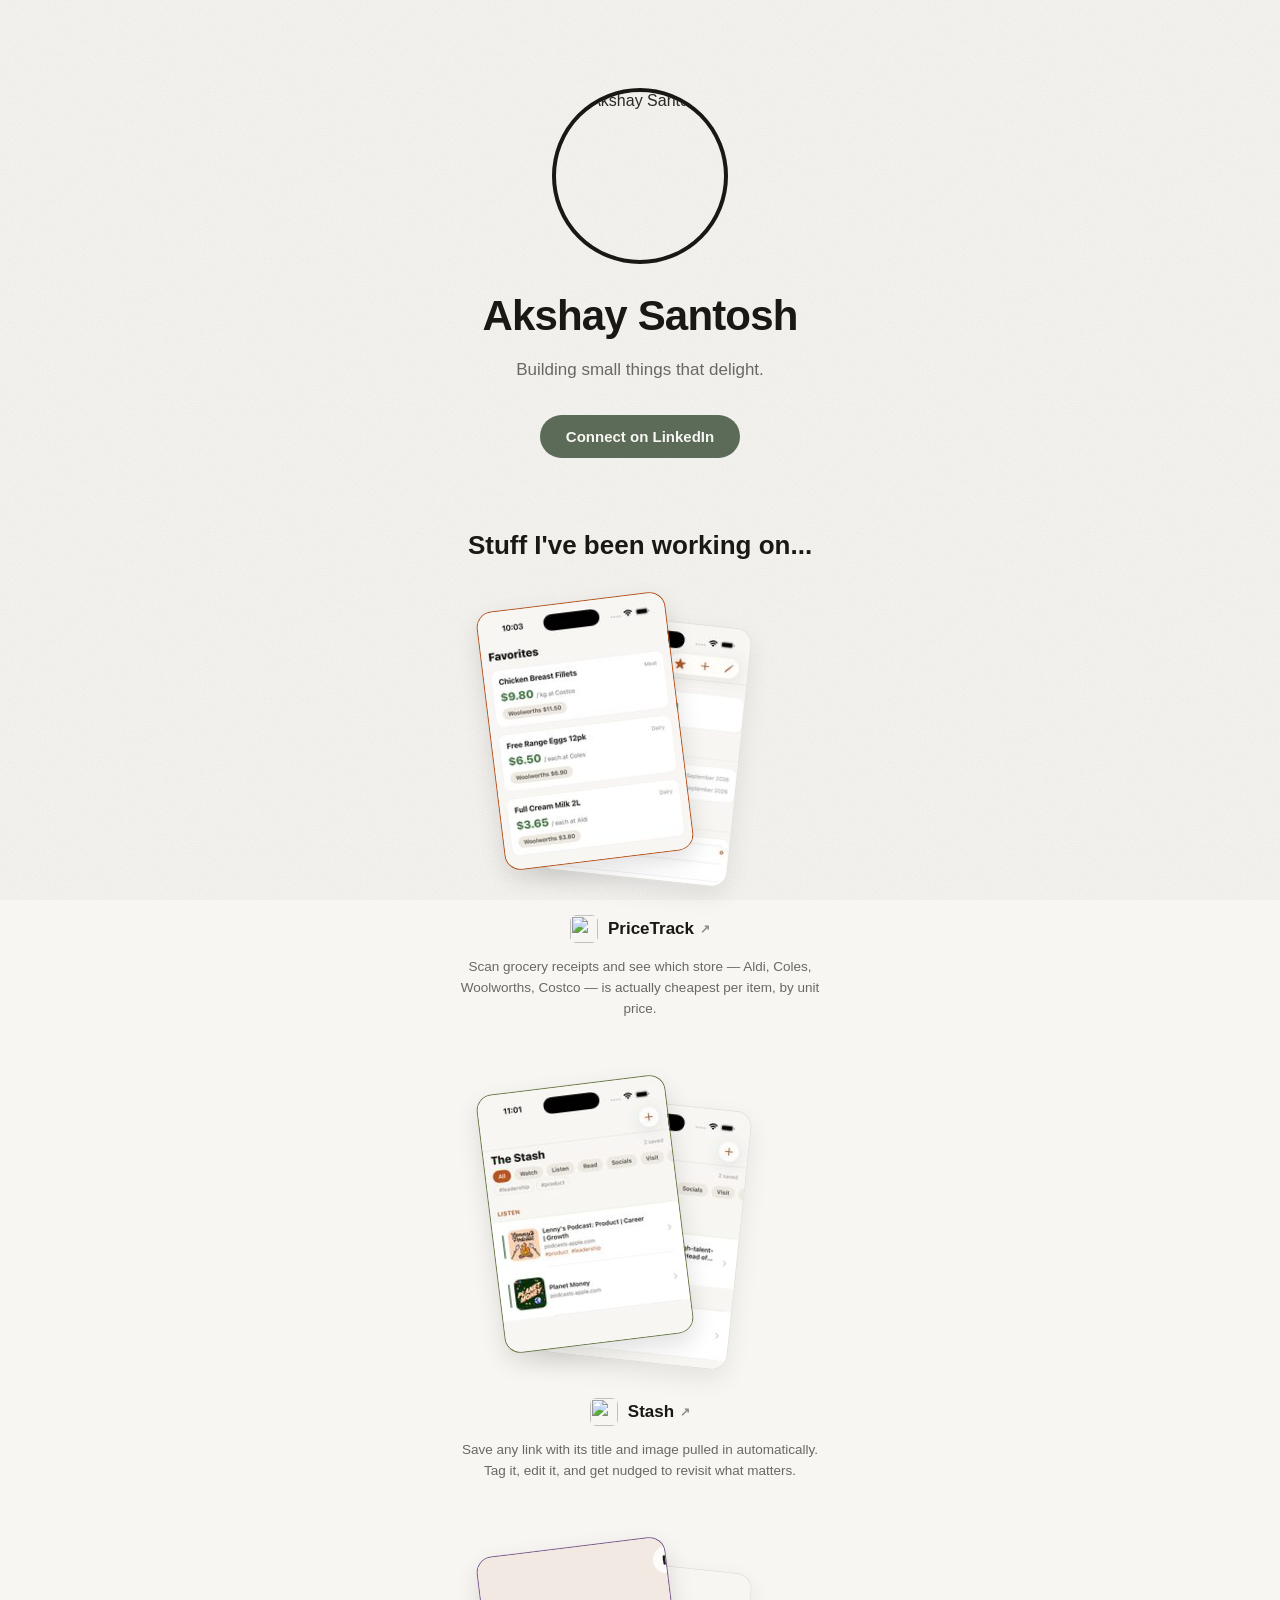
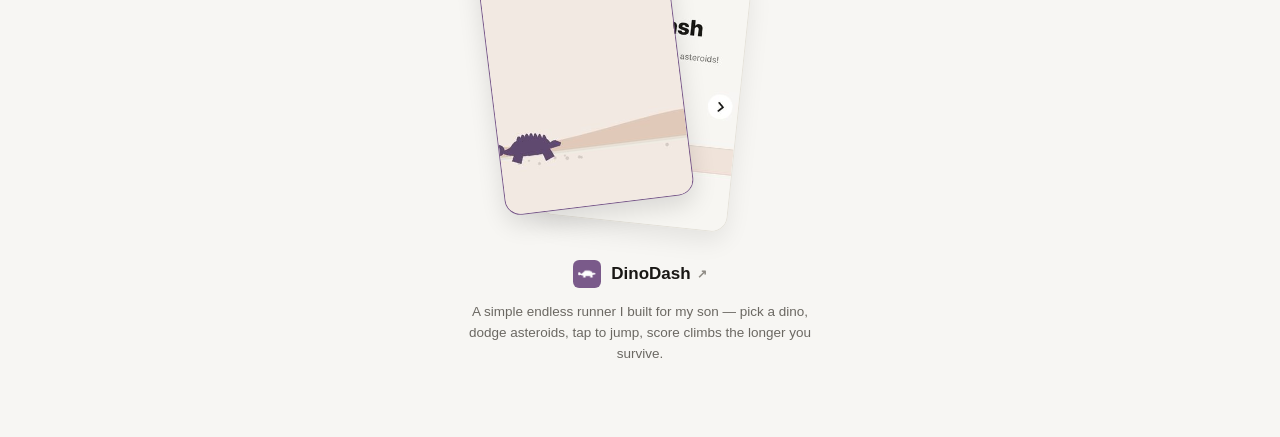
==== index.html @ 8e342967 "Center the projects heading to match the rest of the page It was left-aligned while the hero and car" ====
<!doctype html>
<html lang="en">
<head>
  <meta charset="UTF-8" />
  <meta name="viewport" content="width=device-width, initial-scale=1.0" />
  <title>Akshay Santosh — Product Builder</title>
  <meta name="description" content="Akshay Santosh — building small things that delight." />

  <meta property="og:type" content="website" />
  <meta property="og:url" content="https://akshaysantosh.github.io/" />
  <meta property="og:title" content="Akshay Santosh — Product Builder" />
  <meta property="og:description" content="Building small things that delight." />
  <meta property="og:image" content="https://akshaysantosh.github.io/assets/og-image.jpg" />

  <meta name="twitter:card" content="summary_large_image" />
  <meta name="twitter:title" content="Akshay Santosh — Product Builder" />
  <meta name="twitter:description" content="Building small things that delight." />
  <meta name="twitter:image" content="https://akshaysantosh.github.io/assets/og-image.jpg" />

  <link rel="icon" type="image/png" href="assets/favicon.png" />
  <link rel="stylesheet" href="style.css?v=11" />
</head>
<body>
  <main>
    <section class="hero">
      <img class="hero-photo" src="assets/photo.jpg" alt="Akshay Santosh" width="176" height="176" />
      <h1>Akshay Santosh</h1>
      <p class="tagline">Building small things that delight.</p>
      <a class="btn btn-primary" href="https://www.linkedin.com/in/akshaysantosh/" target="_blank" rel="noopener noreferrer">Connect on LinkedIn</a>
    </section>

    <section class="projects">
      <h2>Stuff I've been working on...</h2>
      <div class="project-grid">
        <a class="project-tile" href="https://github.com/akshaysantosh/PriceTrack" target="_blank" rel="noopener noreferrer" aria-label="PriceTrack — open on GitHub" style="--tile-accent:#b5541f">
          <div class="tile-stage">
            <img class="tile-shot tile-shot-back" src="assets/shots/pricetrack-3.jpg" alt="" loading="lazy" width="375" height="812" />
            <img class="tile-shot tile-shot-front" src="assets/shots/pricetrack-2.jpg" alt="PriceTrack comparing a grocery item's price across stores, with its price-history detail view behind it" loading="lazy" width="375" height="812" />
          </div>
          <div class="tile-info">
            <img class="tile-icon" src="assets/icon-pricetrack.png" alt="" width="32" height="32" />
            <h3>PriceTrack <span class="tile-open" aria-hidden="true">↗</span></h3>
          </div>
          <p>Scan grocery receipts and see which store — Aldi, Coles, Woolworths, Costco — is actually cheapest per item, by unit price.</p>
        </a>
        <a class="project-tile" href="https://github.com/akshaysantosh/Stash" target="_blank" rel="noopener noreferrer" aria-label="Stash — open on GitHub" style="--tile-accent:#6b7a4a">
          <div class="tile-stage">
            <img class="tile-shot tile-shot-back" src="assets/shots/stash-3.jpg" alt="" loading="lazy" width="375" height="812" />
            <img class="tile-shot tile-shot-front" src="assets/shots/stash-1.jpg" alt="The Stash list of saved links grouped by category, with its tagged Vault view behind it" loading="lazy" width="375" height="812" />
          </div>
          <div class="tile-info">
            <img class="tile-icon" src="assets/icon-stash.png" alt="" width="32" height="32" />
            <h3>Stash <span class="tile-open" aria-hidden="true">↗</span></h3>
          </div>
          <p>Save any link with its title and image pulled in automatically. Tag it, edit it, and get nudged to revisit what matters.</p>
        </a>
        <a class="project-tile" href="https://github.com/akshaysantosh/DinoDash" target="_blank" rel="noopener noreferrer" aria-label="DinoDash — open on GitHub" style="--tile-accent:#7a5a8a">
          <div class="tile-stage">
            <img class="tile-shot tile-shot-back tile-shot-landscape" src="assets/shots/dinodash-1.jpg" alt="" loading="lazy" width="912" height="418" />
            <img class="tile-shot tile-shot-front tile-shot-landscape tile-shot-dino-run" src="assets/shots/dinodash-2.jpg" alt="DinoDash mid-run gameplay, with the character-picker start screen behind it" loading="lazy" width="912" height="418" />
          </div>
          <div class="tile-info">
            <img class="tile-icon" src="assets/icon-dinodash.png?v=2" alt="" width="32" height="32" />
            <h3>DinoDash <span class="tile-open" aria-hidden="true">↗</span></h3>
          </div>
          <p>A simple endless runner I built for my son — pick a dino, dodge asteroids, tap to jump, score climbs the longer you survive.</p>
        </a>
      </div>
    </section>
  </main>
</body>
</html>
---- style.css ----
:root {
  color-scheme: light;
  --ink: #1a1815;
  --body-text: #2b2926;
  --text-secondary: #6b6862;
  --text-muted: #8f8b84;
  --text-faint: #96918a;
  --bg-page: #f7f6f3;
  --bg-card: #ffffff;
  --border-card: #e5e2da;
  --accent: #5c6b57;
  --accent-success: #4a7a4a;
  --accent-warn: #c99a2e;
  --accent-danger: #a83a2a;
  --chip-bg: #ede9e1;
  --chip-text: #45423d;
  --chip-alt-bg: #e2e8de;
  --chip-alt-text: #45543f;
  --card-radius: 16px;
  --max-width: 880px;
  --grain-page: url("data:image/svg+xml,%3Csvg xmlns=%27http://www.w3.org/2000/svg%27 width=%27220%27 height=%27220%27%3E%3Cfilter id=%27n%27%3E%3CfeTurbulence type=%27fractalNoise%27 baseFrequency=%270.85%27 numOctaves=%272%27 stitchTiles=%27stitch%27/%3E%3CfeColorMatrix type=%27matrix%27 values=%270 0 0 0 0  0 0 0 0 0  0 0 0 0 0  0 0 0 0.05 0%27/%3E%3C/filter%3E%3Crect width=%27100%25%27 height=%27100%25%27 filter=%27url%28%23n%29%27/%3E%3C/svg%3E");
  --grain-card: url("data:image/svg+xml,%3Csvg xmlns=%27http://www.w3.org/2000/svg%27 width=%27180%27 height=%27180%27%3E%3Cfilter id=%27n%27%3E%3CfeTurbulence type=%27fractalNoise%27 baseFrequency=%270.75%27 numOctaves=%272%27 stitchTiles=%27stitch%27/%3E%3CfeColorMatrix type=%27matrix%27 values=%270 0 0 0 0  0 0 0 0 0  0 0 0 0 0  0 0 0 0.07 0%27/%3E%3C/filter%3E%3Crect width=%27100%25%27 height=%27100%25%27 filter=%27url%28%23n%29%27/%3E%3C/svg%3E");
}

@media (prefers-color-scheme: dark) {
  :root:not([data-theme="light"]) {
    color-scheme: dark;
    --ink: #f2efe9;
    --body-text: #ece8e1;
    --text-secondary: #b8b3a8;
    --text-muted: #938d81;
    --text-faint: #726d64;
    --bg-page: #1c1a17;
    --bg-card: #262320;
    --border-card: #3a352e;
    --accent: #8fae86;
    --accent-success: #7cb87c;
    --accent-warn: #e0b854;
    --accent-danger: #d9694f;
    --chip-bg: #332f29;
    --chip-text: #d9d4c9;
    --chip-alt-bg: #333f2e;
    --chip-alt-text: #a8c29e;
  }
}

* { box-sizing: border-box; }

html { scroll-behavior: smooth; }

body {
  margin: 0;
  background-color: var(--bg-page);
  background-image: var(--grain-page);
  background-repeat: repeat;
  background-attachment: fixed;
  color: var(--body-text);
  font-family: -apple-system, BlinkMacSystemFont, "Segoe UI", Roboto, Helvetica, Arial, sans-serif;
  -webkit-font-smoothing: antialiased;
}

a { color: inherit; text-decoration: none; }

/* Hero */
.hero {
  max-width: var(--max-width);
  margin: 0 auto;
  padding: 88px 24px 64px;
  display: flex;
  flex-direction: column;
  align-items: center;
  text-align: center;
}

.hero-photo {
  width: 176px;
  height: 176px;
  border-radius: 50%;
  object-fit: cover;
  border: 4px solid var(--ink);
  margin-bottom: 28px;
}

.hero h1 {
  margin: 0 0 16px;
  font-size: 42px;
  font-weight: 800;
  color: var(--ink);
  letter-spacing: -0.02em;
}

.tagline {
  margin: 0 0 32px;
  max-width: 480px;
  font-size: 17px;
  line-height: 1.6;
  color: var(--text-secondary);
}

.hero-actions {
  display: flex;
  flex-wrap: wrap;
  gap: 12px;
  justify-content: center;
}

.btn {
  display: inline-flex;
  align-items: center;
  gap: 8px;
  padding: 13px 26px;
  border-radius: 999px;
  font-size: 15px;
  font-weight: 700;
  transition: transform 0.1s ease, opacity 0.15s ease, border-color 0.15s ease;
}

.btn:active { transform: scale(0.97); }

.btn-primary {
  background: var(--accent);
  color: var(--bg-page);
}

.btn-primary:hover { opacity: 0.9; }

.btn-secondary {
  background: var(--bg-card);
  color: var(--ink);
  border: 1px solid var(--border-card);
}

.btn-secondary:hover { border-color: var(--ink); }

.notfound-code {
  margin: 0 0 8px;
  font-size: 18px;
  font-weight: 800;
  letter-spacing: 0.08em;
  color: var(--accent);
}

/* Projects */
.projects {
  max-width: var(--max-width);
  margin: 0 auto;
  padding: 8px 24px 72px;
}

.projects h2 {
  font-size: 26px;
  font-weight: 800;
  color: var(--ink);
  text-align: center;
  margin: 0 0 40px;
}

.project-grid {
  display: flex;
  flex-direction: column;
  align-items: center;
  gap: 64px;
}

.project-tile {
  display: flex;
  flex-direction: column;
  align-items: center;
  text-align: center;
  gap: 14px;
}

.tile-stage {
  position: relative;
  width: 320px;
  max-width: 100%;
  height: 300px;
}

.tile-shot {
  position: absolute;
  width: 190px;
  height: 260px;
  object-fit: cover;
  object-position: top center;
  border-radius: 16px;
  border: 1px solid var(--border-card);
  display: block;
  box-shadow: 0 10px 24px rgba(0, 0, 0, 0.12);
  transition: transform 0.15s ease, box-shadow 0.15s ease;
}

.tile-shot-landscape {
  object-position: center;
}

.tile-shot-dino-run {
  object-position: 25% center;
}

.tile-shot-back {
  top: 18px;
  left: 70px;
  transform: rotate(6deg);
  box-shadow: 0 10px 24px rgba(0, 0, 0, 0.08);
}

.tile-shot-front {
  top: 0;
  left: 10px;
  transform: rotate(-7deg);
  border-color: var(--tile-accent, var(--accent));
}

.project-tile:hover .tile-shot-front {
  transform: rotate(-9deg) translateY(-3px);
}

.project-tile:hover .tile-shot-back {
  transform: rotate(8deg) translateY(-3px);
}

.tile-info {
  display: flex;
  align-items: center;
  justify-content: center;
  gap: 10px;
}

.tile-icon {
  width: 28px;
  height: 28px;
  border-radius: 22%;
  object-fit: cover;
  display: block;
}

.project-tile h3 {
  margin: 0;
  display: flex;
  align-items: center;
  gap: 6px;
  font-size: 17px;
  font-weight: 700;
  color: var(--ink);
}

.tile-open {
  font-size: 12px;
  color: var(--text-muted);
  transition: color 0.15s ease;
}

.project-tile:hover .tile-open {
  color: var(--tile-accent, var(--accent));
}

.project-tile p {
  margin: 0;
  max-width: 360px;
  font-size: 13.5px;
  line-height: 1.55;
  color: var(--text-secondary);
}

/* Accessible focus states */
.btn:focus-visible,
.project-tile:focus-visible {
  outline: 2px solid var(--accent);
  outline-offset: 2px;
}

/* Mobile */
@media (max-width: 620px) {
  .hero { padding: 56px 20px 48px; }
  .hero h1 { font-size: 32px; }
  .tagline { font-size: 15.5px; }
}
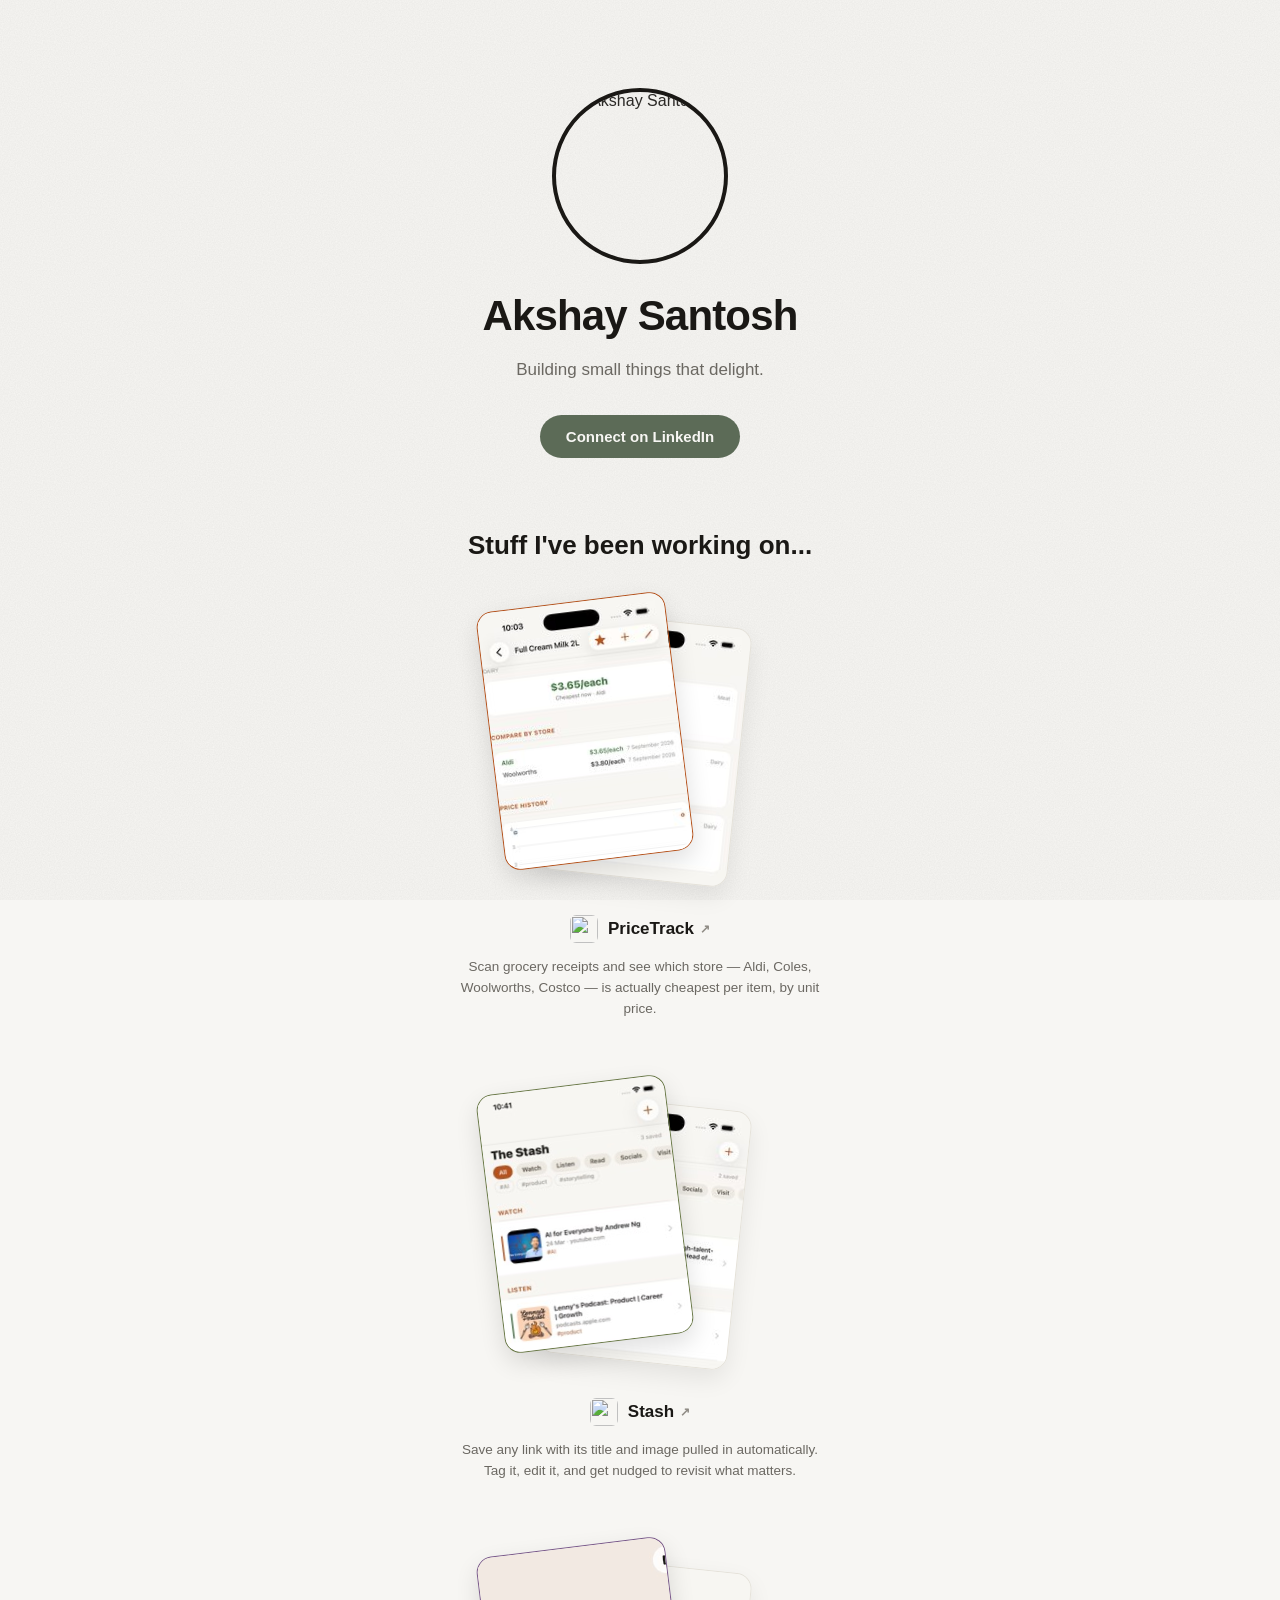
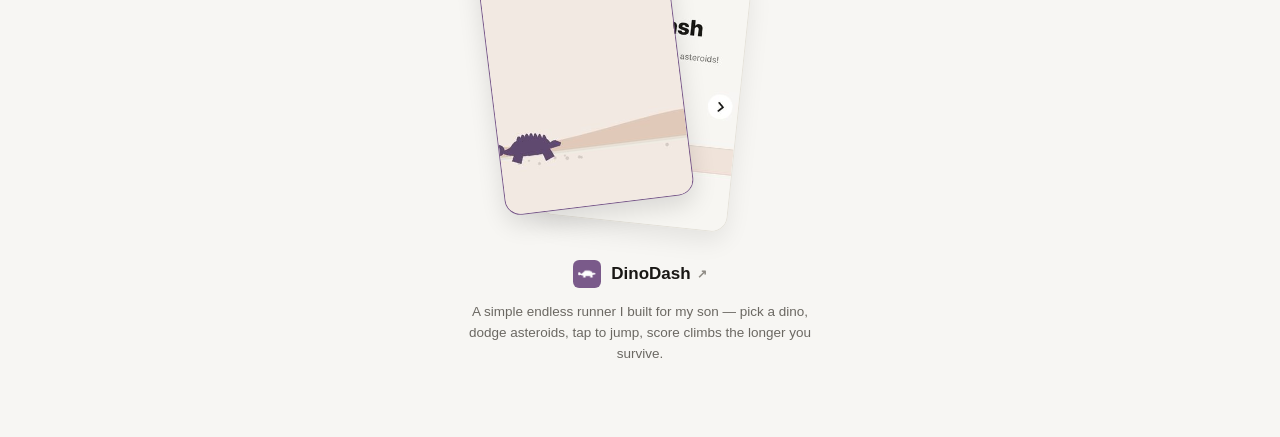
==== commit 2c2a56ba: "Use more delightful screenshots for PriceTrack and Stash PriceTrack now leads with its Aldi-vs-Woolw" ====
--- a/index.html
+++ b/index.html
@@ -34,8 +34,8 @@
       <div class="project-grid">
         <a class="project-tile" href="https://github.com/akshaysantosh/PriceTrack" target="_blank" rel="noopener noreferrer" aria-label="PriceTrack — open on GitHub" style="--tile-accent:#b5541f">
           <div class="tile-stage">
-            <img class="tile-shot tile-shot-back" src="assets/shots/pricetrack-3.jpg" alt="" loading="lazy" width="375" height="812" />
-            <img class="tile-shot tile-shot-front" src="assets/shots/pricetrack-2.jpg" alt="PriceTrack comparing a grocery item's price across stores, with its price-history detail view behind it" loading="lazy" width="375" height="812" />
+            <img class="tile-shot tile-shot-back" src="assets/shots/pricetrack-2.jpg" alt="" loading="lazy" width="375" height="812" />
+            <img class="tile-shot tile-shot-front" src="assets/shots/pricetrack-3.jpg" alt="PriceTrack comparing Full Cream Milk's price between Aldi and Woolworths, with its favourites list behind it" loading="lazy" width="375" height="812" />
           </div>
           <div class="tile-info">
             <img class="tile-icon" src="assets/icon-pricetrack.png" alt="" width="32" height="32" />
@@ -46,7 +46,7 @@
         <a class="project-tile" href="https://github.com/akshaysantosh/Stash" target="_blank" rel="noopener noreferrer" aria-label="Stash — open on GitHub" style="--tile-accent:#6b7a4a">
           <div class="tile-stage">
             <img class="tile-shot tile-shot-back" src="assets/shots/stash-3.jpg" alt="" loading="lazy" width="375" height="812" />
-            <img class="tile-shot tile-shot-front" src="assets/shots/stash-1.jpg" alt="The Stash list of saved links grouped by category, with its tagged Vault view behind it" loading="lazy" width="375" height="812" />
+            <img class="tile-shot tile-shot-front" src="assets/shots/stash-mix.jpg" alt="The Stash showing a mix of saved items — a watch, a listen and a read — tagged AI, product and storytelling, with its tagged Vault view behind it" loading="lazy" width="375" height="812" />
           </div>
           <div class="tile-info">
             <img class="tile-icon" src="assets/icon-stash.png" alt="" width="32" height="32" />
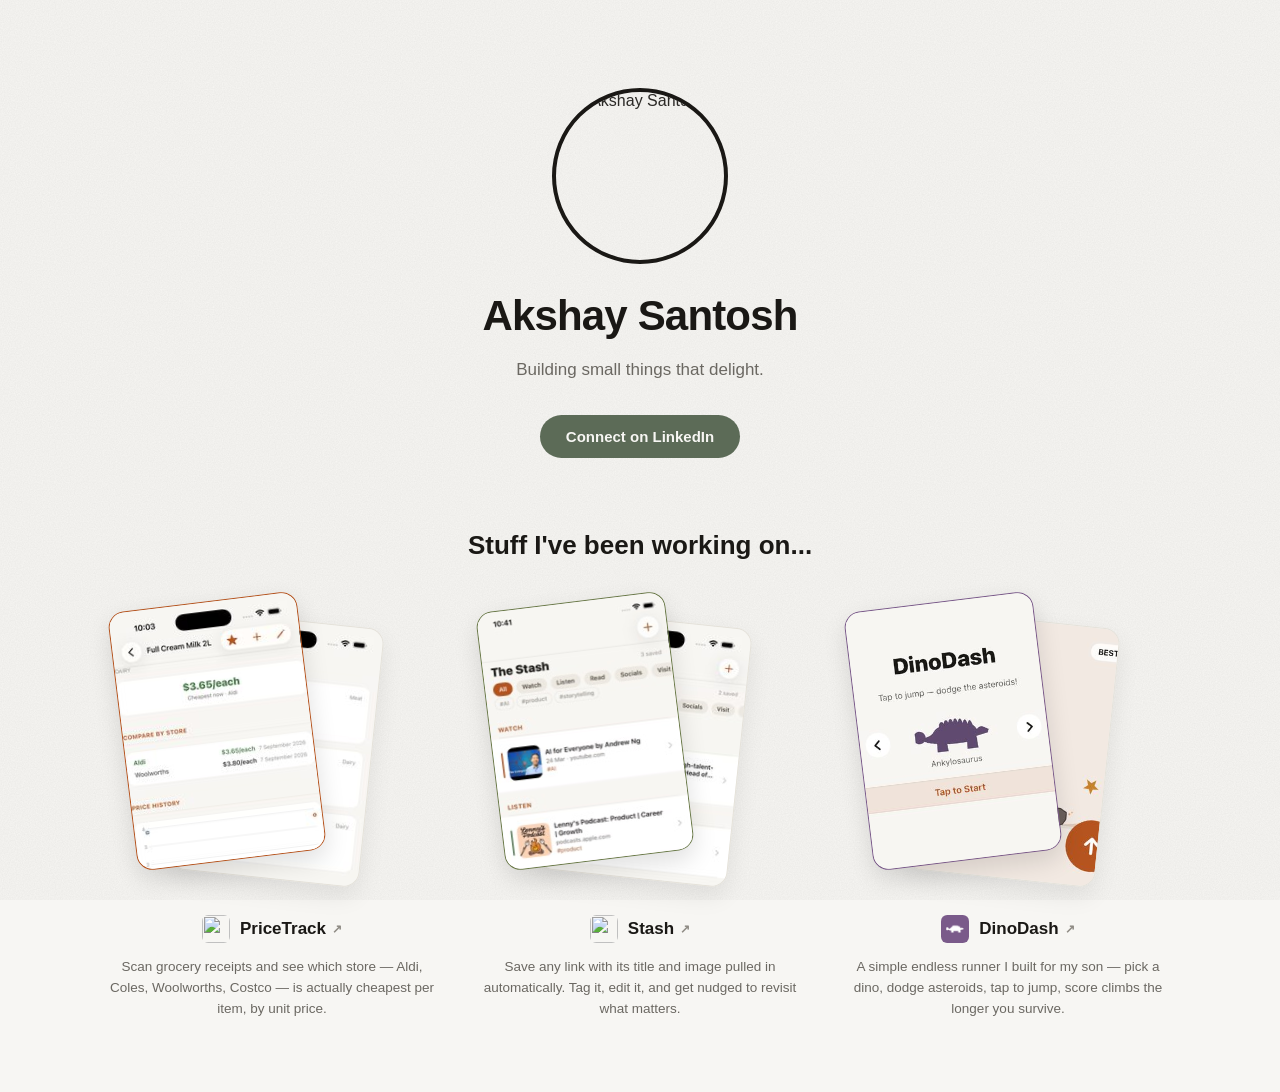
==== commit 492d7c5d: "Row layout on desktop, stack on mobile; DinoDash leads with its opening screen Project cards sit in " ====
--- a/index.html
+++ b/index.html
@@ -18,7 +18,7 @@
   <meta name="twitter:image" content="https://akshaysantosh.github.io/assets/og-image.jpg" />
 
   <link rel="icon" type="image/png" href="assets/favicon.png" />
-  <link rel="stylesheet" href="style.css?v=11" />
+  <link rel="stylesheet" href="style.css?v=12" />
 </head>
 <body>
   <main>
@@ -56,8 +56,8 @@
         </a>
         <a class="project-tile" href="https://github.com/akshaysantosh/DinoDash" target="_blank" rel="noopener noreferrer" aria-label="DinoDash — open on GitHub" style="--tile-accent:#7a5a8a">
           <div class="tile-stage">
-            <img class="tile-shot tile-shot-back tile-shot-landscape" src="assets/shots/dinodash-1.jpg" alt="" loading="lazy" width="912" height="418" />
-            <img class="tile-shot tile-shot-front tile-shot-landscape tile-shot-dino-run" src="assets/shots/dinodash-2.jpg" alt="DinoDash mid-run gameplay, with the character-picker start screen behind it" loading="lazy" width="912" height="418" />
+            <img class="tile-shot tile-shot-back tile-shot-landscape tile-shot-dino-peek" src="assets/shots/dinodash-2.jpg" alt="" loading="lazy" width="912" height="418" />
+            <img class="tile-shot tile-shot-front tile-shot-landscape" src="assets/shots/dinodash-1.jpg" alt="DinoDash's opening screen with the character picker, with mid-run gameplay behind it" loading="lazy" width="912" height="418" />
           </div>
           <div class="tile-info">
             <img class="tile-icon" src="assets/icon-dinodash.png?v=2" alt="" width="32" height="32" />
--- a/style.css
+++ b/style.css
@@ -162,6 +162,19 @@
   gap: 64px;
 }
 
+@media (min-width: 1100px) {
+  .projects {
+    max-width: 1120px;
+  }
+
+  .project-grid {
+    display: grid;
+    grid-template-columns: repeat(3, minmax(0, 1fr));
+    align-items: start;
+    gap: 32px;
+  }
+}
+
 .project-tile {
   display: flex;
   flex-direction: column;
@@ -194,8 +207,8 @@
   object-position: center;
 }
 
-.tile-shot-dino-run {
-  object-position: 25% center;
+.tile-shot-dino-peek {
+  object-position: 90% center;
 }
 
 .tile-shot-back {
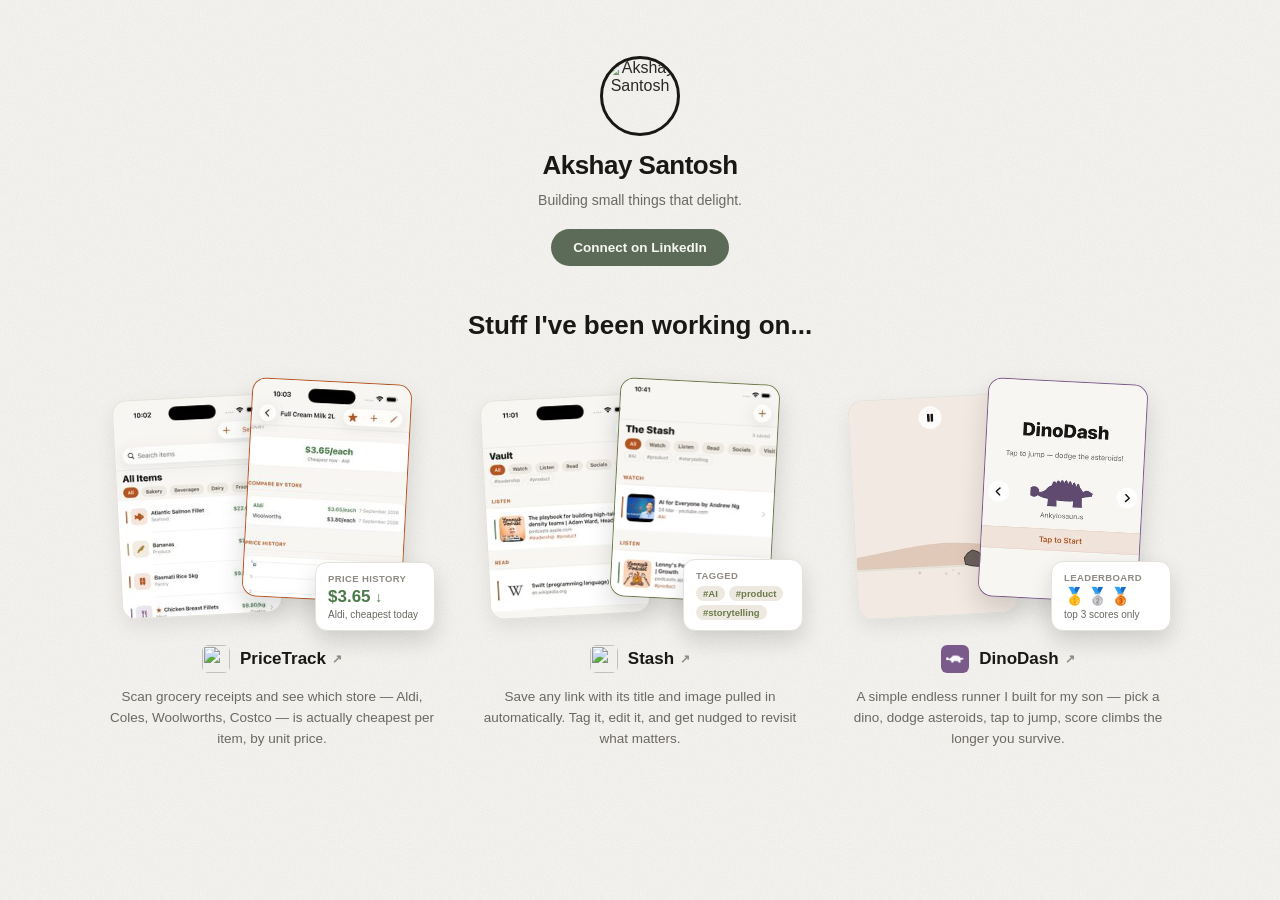
==== commit 99a52be5: "Add a third screenshot per app: two clear cards plus a detail accent Shrinks the hero (80px photo, s" ====
--- a/index.html
+++ b/index.html
@@ -18,12 +18,12 @@
   <meta name="twitter:image" content="https://akshaysantosh.github.io/assets/og-image.jpg" />
 
   <link rel="icon" type="image/png" href="assets/favicon.png" />
-  <link rel="stylesheet" href="style.css?v=12" />
+  <link rel="stylesheet" href="style.css?v=13" />
 </head>
 <body>
   <main>
     <section class="hero">
-      <img class="hero-photo" src="assets/photo.jpg" alt="Akshay Santosh" width="176" height="176" />
+      <img class="hero-photo" src="assets/photo.jpg" alt="Akshay Santosh" width="80" height="80" />
       <h1>Akshay Santosh</h1>
       <p class="tagline">Building small things that delight.</p>
       <a class="btn btn-primary" href="https://www.linkedin.com/in/akshaysantosh/" target="_blank" rel="noopener noreferrer">Connect on LinkedIn</a>
@@ -33,9 +33,14 @@
       <h2>Stuff I've been working on...</h2>
       <div class="project-grid">
         <a class="project-tile" href="https://github.com/akshaysantosh/PriceTrack" target="_blank" rel="noopener noreferrer" aria-label="PriceTrack — open on GitHub" style="--tile-accent:#b5541f">
-          <div class="tile-stage">
-            <img class="tile-shot tile-shot-back" src="assets/shots/pricetrack-2.jpg" alt="" loading="lazy" width="375" height="812" />
-            <img class="tile-shot tile-shot-front" src="assets/shots/pricetrack-3.jpg" alt="PriceTrack comparing Full Cream Milk's price between Aldi and Woolworths, with its favourites list behind it" loading="lazy" width="375" height="812" />
+          <div class="tile-stage-3">
+            <img class="tile-shot-secondary" src="assets/shots/pricetrack-1.jpg" alt="" loading="lazy" width="375" height="812" />
+            <img class="tile-shot-primary" src="assets/shots/pricetrack-3.jpg" alt="PriceTrack comparing Full Cream Milk's price between Aldi and Woolworths, next to the full items list" loading="lazy" width="375" height="812" />
+            <div class="tile-accent">
+              <div class="tile-accent-label">Price history</div>
+              <div class="tile-accent-value">$3.65 <span class="tile-accent-down">&#8595;</span></div>
+              <div class="tile-accent-caption">Aldi, cheapest today</div>
+            </div>
           </div>
           <div class="tile-info">
             <img class="tile-icon" src="assets/icon-pricetrack.png" alt="" width="32" height="32" />
@@ -44,9 +49,17 @@
           <p>Scan grocery receipts and see which store — Aldi, Coles, Woolworths, Costco — is actually cheapest per item, by unit price.</p>
         </a>
         <a class="project-tile" href="https://github.com/akshaysantosh/Stash" target="_blank" rel="noopener noreferrer" aria-label="Stash — open on GitHub" style="--tile-accent:#6b7a4a">
-          <div class="tile-stage">
-            <img class="tile-shot tile-shot-back" src="assets/shots/stash-3.jpg" alt="" loading="lazy" width="375" height="812" />
-            <img class="tile-shot tile-shot-front" src="assets/shots/stash-mix.jpg" alt="The Stash showing a mix of saved items — a watch, a listen and a read — tagged AI, product and storytelling, with its tagged Vault view behind it" loading="lazy" width="375" height="812" />
+          <div class="tile-stage-3">
+            <img class="tile-shot-secondary" src="assets/shots/stash-3.jpg" alt="" loading="lazy" width="375" height="812" />
+            <img class="tile-shot-primary" src="assets/shots/stash-mix.jpg" alt="The Stash showing a mix of saved items — a watch, a listen and a read — tagged AI, product and storytelling, next to the tagged Vault view" loading="lazy" width="375" height="812" />
+            <div class="tile-accent">
+              <div class="tile-accent-label">Tagged</div>
+              <div class="tile-accent-tags">
+                <span class="tile-accent-chip">#AI</span>
+                <span class="tile-accent-chip">#product</span>
+                <span class="tile-accent-chip">#storytelling</span>
+              </div>
+            </div>
           </div>
           <div class="tile-info">
             <img class="tile-icon" src="assets/icon-stash.png" alt="" width="32" height="32" />
@@ -55,9 +68,14 @@
           <p>Save any link with its title and image pulled in automatically. Tag it, edit it, and get nudged to revisit what matters.</p>
         </a>
         <a class="project-tile" href="https://github.com/akshaysantosh/DinoDash" target="_blank" rel="noopener noreferrer" aria-label="DinoDash — open on GitHub" style="--tile-accent:#7a5a8a">
-          <div class="tile-stage">
-            <img class="tile-shot tile-shot-back tile-shot-landscape tile-shot-dino-peek" src="assets/shots/dinodash-2.jpg" alt="" loading="lazy" width="912" height="418" />
-            <img class="tile-shot tile-shot-front tile-shot-landscape" src="assets/shots/dinodash-1.jpg" alt="DinoDash's opening screen with the character picker, with mid-run gameplay behind it" loading="lazy" width="912" height="418" />
+          <div class="tile-stage-3">
+            <img class="tile-shot-secondary tile-shot-landscape" src="assets/shots/dinodash-2.jpg" alt="" loading="lazy" width="912" height="418" />
+            <img class="tile-shot-primary tile-shot-landscape" src="assets/shots/dinodash-1.jpg" alt="DinoDash's opening screen with the character picker, next to mid-run gameplay" loading="lazy" width="912" height="418" />
+            <div class="tile-accent">
+              <div class="tile-accent-label">Leaderboard</div>
+              <div class="tile-accent-value tile-accent-medals">&#129351;&#129352;&#129353;</div>
+              <div class="tile-accent-caption">top 3 scores only</div>
+            </div>
           </div>
           <div class="tile-info">
             <img class="tile-icon" src="assets/icon-dinodash.png?v=2" alt="" width="32" height="32" />
--- a/style.css
+++ b/style.css
@@ -65,7 +65,7 @@
 .hero {
   max-width: var(--max-width);
   margin: 0 auto;
-  padding: 88px 24px 64px;
+  padding: 56px 24px 36px;
   display: flex;
   flex-direction: column;
   align-items: center;
@@ -73,26 +73,26 @@
 }
 
 .hero-photo {
-  width: 176px;
-  height: 176px;
+  width: 80px;
+  height: 80px;
   border-radius: 50%;
   object-fit: cover;
-  border: 4px solid var(--ink);
-  margin-bottom: 28px;
+  border: 3px solid var(--ink);
+  margin-bottom: 14px;
 }
 
 .hero h1 {
-  margin: 0 0 16px;
-  font-size: 42px;
+  margin: 0 0 8px;
+  font-size: 26px;
   font-weight: 800;
   color: var(--ink);
   letter-spacing: -0.02em;
 }
 
 .tagline {
-  margin: 0 0 32px;
+  margin: 0 0 18px;
   max-width: 480px;
-  font-size: 17px;
+  font-size: 14px;
   line-height: 1.6;
   color: var(--text-secondary);
 }
@@ -108,9 +108,9 @@
   display: inline-flex;
   align-items: center;
   gap: 8px;
-  padding: 13px 26px;
+  padding: 11px 22px;
   border-radius: 999px;
-  font-size: 15px;
+  font-size: 13.5px;
   font-weight: 700;
   transition: transform 0.1s ease, opacity 0.15s ease, border-color 0.15s ease;
 }
@@ -183,23 +183,25 @@
   gap: 14px;
 }
 
-.tile-stage {
+.tile-stage-3 {
   position: relative;
-  width: 320px;
+  width: 310px;
   max-width: 100%;
-  height: 300px;
-}
-
-.tile-shot {
+  height: 250px;
+}
+
+.tile-shot-secondary,
+.tile-shot-primary {
   position: absolute;
-  width: 190px;
-  height: 260px;
+  top: 0;
+  width: 160px;
+  height: 219px;
   object-fit: cover;
   object-position: top center;
-  border-radius: 16px;
+  border-radius: 14px;
   border: 1px solid var(--border-card);
   display: block;
-  box-shadow: 0 10px 24px rgba(0, 0, 0, 0.12);
+  box-shadow: 0 8px 20px rgba(0, 0, 0, 0.08);
   transition: transform 0.15s ease, box-shadow 0.15s ease;
 }
 
@@ -207,30 +209,85 @@
   object-position: center;
 }
 
-.tile-shot-dino-peek {
-  object-position: 90% center;
-}
-
-.tile-shot-back {
-  top: 18px;
-  left: 70px;
-  transform: rotate(6deg);
-  box-shadow: 0 10px 24px rgba(0, 0, 0, 0.08);
-}
-
-.tile-shot-front {
-  top: 0;
-  left: 10px;
-  transform: rotate(-7deg);
+.tile-shot-secondary {
+  left: 0;
+  top: 16px;
+  transform: rotate(-3deg);
+}
+
+.tile-shot-primary {
+  left: 130px;
+  transform: rotate(3deg);
   border-color: var(--tile-accent, var(--accent));
-}
-
-.project-tile:hover .tile-shot-front {
-  transform: rotate(-9deg) translateY(-3px);
-}
-
-.project-tile:hover .tile-shot-back {
-  transform: rotate(8deg) translateY(-3px);
+  box-shadow: 0 12px 26px rgba(0, 0, 0, 0.14);
+  z-index: 2;
+}
+
+.project-tile:hover .tile-shot-secondary {
+  transform: rotate(-5deg) translateY(-2px);
+}
+
+.project-tile:hover .tile-shot-primary {
+  transform: rotate(5deg) translateY(-3px);
+}
+
+.tile-accent {
+  position: absolute;
+  bottom: 0;
+  right: -8px;
+  z-index: 3;
+  width: 120px;
+  background: var(--bg-card);
+  border: 1px solid var(--border-card);
+  border-radius: 12px;
+  padding: 10px 12px;
+  box-shadow: 0 10px 22px rgba(0, 0, 0, 0.14);
+  text-align: left;
+}
+
+.tile-accent-label {
+  font-size: 9.5px;
+  font-weight: 700;
+  color: var(--text-muted);
+  letter-spacing: 0.04em;
+  text-transform: uppercase;
+}
+
+.tile-accent-value {
+  font-size: 17px;
+  font-weight: 800;
+  color: var(--accent-success);
+  margin-top: 3px;
+}
+
+.tile-accent-down {
+  font-size: 14px;
+}
+
+.tile-accent-medals {
+  letter-spacing: 2px;
+}
+
+.tile-accent-caption {
+  font-size: 10px;
+  color: var(--text-secondary);
+  margin-top: 2px;
+}
+
+.tile-accent-tags {
+  display: flex;
+  flex-wrap: wrap;
+  gap: 4px;
+  margin-top: 5px;
+}
+
+.tile-accent-chip {
+  font-size: 9.5px;
+  font-weight: 700;
+  color: var(--tile-accent, var(--accent));
+  background: var(--chip-bg);
+  border-radius: 999px;
+  padding: 2px 7px;
 }
 
 .tile-info {
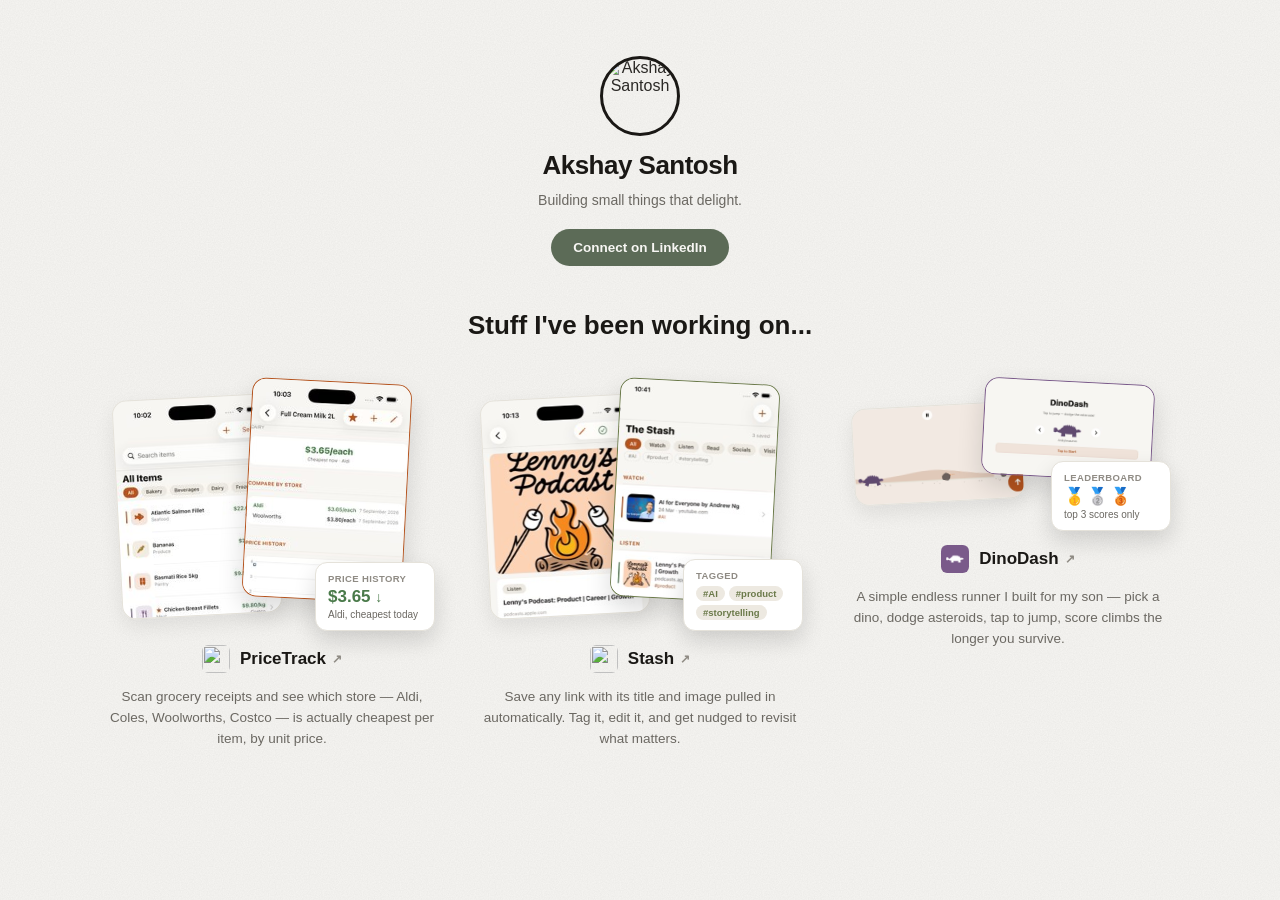
==== commit 1d6be141: "Fix DinoDash's gameplay screenshot and swap Stash's second card DinoDash's secondary card was croppi" ====
--- a/index.html
+++ b/index.html
@@ -18,7 +18,7 @@
   <meta name="twitter:image" content="https://akshaysantosh.github.io/assets/og-image.jpg" />
 
   <link rel="icon" type="image/png" href="assets/favicon.png" />
-  <link rel="stylesheet" href="style.css?v=13" />
+  <link rel="stylesheet" href="style.css?v=14" />
 </head>
 <body>
   <main>
@@ -50,8 +50,8 @@
         </a>
         <a class="project-tile" href="https://github.com/akshaysantosh/Stash" target="_blank" rel="noopener noreferrer" aria-label="Stash — open on GitHub" style="--tile-accent:#6b7a4a">
           <div class="tile-stage-3">
-            <img class="tile-shot-secondary" src="assets/shots/stash-3.jpg" alt="" loading="lazy" width="375" height="812" />
-            <img class="tile-shot-primary" src="assets/shots/stash-mix.jpg" alt="The Stash showing a mix of saved items — a watch, a listen and a read — tagged AI, product and storytelling, next to the tagged Vault view" loading="lazy" width="375" height="812" />
+            <img class="tile-shot-secondary" src="assets/shots/stash-detail.jpg" alt="" loading="lazy" width="375" height="812" />
+            <img class="tile-shot-primary" src="assets/shots/stash-mix.jpg" alt="The Stash showing a mix of saved items — a watch, a listen and a read — tagged AI, product and storytelling, next to a single saved item's detail view with its tags" loading="lazy" width="375" height="812" />
             <div class="tile-accent">
               <div class="tile-accent-label">Tagged</div>
               <div class="tile-accent-tags">
@@ -68,9 +68,9 @@
           <p>Save any link with its title and image pulled in automatically. Tag it, edit it, and get nudged to revisit what matters.</p>
         </a>
         <a class="project-tile" href="https://github.com/akshaysantosh/DinoDash" target="_blank" rel="noopener noreferrer" aria-label="DinoDash — open on GitHub" style="--tile-accent:#7a5a8a">
-          <div class="tile-stage-3">
-            <img class="tile-shot-secondary tile-shot-landscape" src="assets/shots/dinodash-2.jpg" alt="" loading="lazy" width="912" height="418" />
-            <img class="tile-shot-primary tile-shot-landscape" src="assets/shots/dinodash-1.jpg" alt="DinoDash's opening screen with the character picker, next to mid-run gameplay" loading="lazy" width="912" height="418" />
+          <div class="tile-stage-3 tile-stage-wide">
+            <img class="tile-shot-secondary tile-shot-wide tile-shot-dino-gameplay" src="assets/shots/dinodash-2.jpg" alt="" loading="lazy" width="912" height="418" />
+            <img class="tile-shot-primary tile-shot-wide" src="assets/shots/dinodash-1.jpg" alt="DinoDash's opening screen with the character picker, next to mid-run gameplay with the dino, an asteroid and a star" loading="lazy" width="912" height="418" />
             <div class="tile-accent">
               <div class="tile-accent-label">Leaderboard</div>
               <div class="tile-accent-value tile-accent-medals">&#129351;&#129352;&#129353;</div>
--- a/style.css
+++ b/style.css
@@ -190,6 +190,10 @@
   height: 250px;
 }
 
+.tile-stage-3.tile-stage-wide {
+  height: 150px;
+}
+
 .tile-shot-secondary,
 .tile-shot-primary {
   position: absolute;
@@ -205,14 +209,24 @@
   transition: transform 0.15s ease, box-shadow 0.15s ease;
 }
 
-.tile-shot-landscape {
+.tile-shot-wide {
+  width: 170px;
+  height: 97px;
   object-position: center;
+}
+
+.tile-shot-dino-gameplay {
+  object-position: 75% center;
 }
 
 .tile-shot-secondary {
   left: 0;
   top: 16px;
   transform: rotate(-3deg);
+}
+
+.tile-shot-secondary.tile-shot-wide {
+  top: 24px;
 }
 
 .tile-shot-primary {
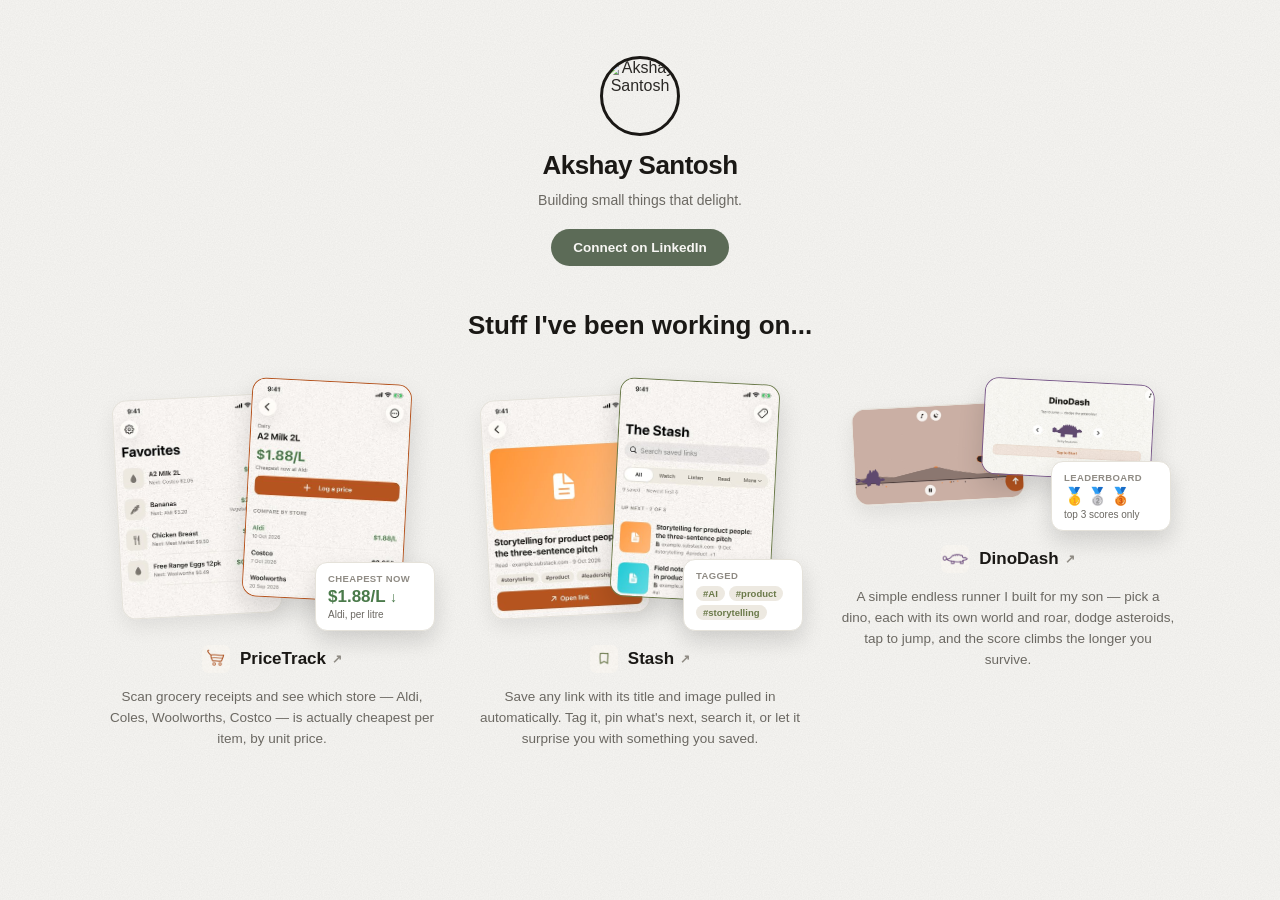
==== commit 70830fd6: "Refresh screenshots, icons and copy for the redesigned apps New paper-style icons and screenshots fo" ====
--- a/index.html
+++ b/index.html
@@ -34,24 +34,24 @@
       <div class="project-grid">
         <a class="project-tile" href="https://github.com/akshaysantosh/PriceTrack" target="_blank" rel="noopener noreferrer" aria-label="PriceTrack — open on GitHub" style="--tile-accent:#b5541f">
           <div class="tile-stage-3">
-            <img class="tile-shot-secondary" src="assets/shots/pricetrack-1.jpg" alt="" loading="lazy" width="375" height="812" />
-            <img class="tile-shot-primary" src="assets/shots/pricetrack-3.jpg" alt="PriceTrack comparing Full Cream Milk's price between Aldi and Woolworths, next to the full items list" loading="lazy" width="375" height="812" />
+            <img class="tile-shot-secondary" src="assets/shots/pricetrack-1.jpg?v=3" alt="" loading="lazy" width="375" height="812" />
+            <img class="tile-shot-primary" src="assets/shots/pricetrack-3.jpg?v=3" alt="PriceTrack's Favorites list next to an item's cheapest unit price and its price at each store" loading="lazy" width="375" height="812" />
             <div class="tile-accent">
-              <div class="tile-accent-label">Price history</div>
-              <div class="tile-accent-value">$3.65 <span class="tile-accent-down">&#8595;</span></div>
-              <div class="tile-accent-caption">Aldi, cheapest today</div>
+              <div class="tile-accent-label">Cheapest now</div>
+              <div class="tile-accent-value">$1.88/L <span class="tile-accent-down">&#8595;</span></div>
+              <div class="tile-accent-caption">Aldi, per litre</div>
             </div>
           </div>
           <div class="tile-info">
-            <img class="tile-icon" src="assets/icon-pricetrack.png" alt="" width="32" height="32" />
+            <img class="tile-icon" src="assets/icon-pricetrack.png?v=3" alt="" width="32" height="32" />
             <h3>PriceTrack <span class="tile-open" aria-hidden="true">↗</span></h3>
           </div>
           <p>Scan grocery receipts and see which store — Aldi, Coles, Woolworths, Costco — is actually cheapest per item, by unit price.</p>
         </a>
         <a class="project-tile" href="https://github.com/akshaysantosh/Stash" target="_blank" rel="noopener noreferrer" aria-label="Stash — open on GitHub" style="--tile-accent:#6b7a4a">
           <div class="tile-stage-3">
-            <img class="tile-shot-secondary" src="assets/shots/stash-detail.jpg" alt="" loading="lazy" width="375" height="812" />
-            <img class="tile-shot-primary" src="assets/shots/stash-mix.jpg" alt="The Stash showing a mix of saved items — a watch, a listen and a read — tagged AI, product and storytelling, next to a single saved item's detail view with its tags" loading="lazy" width="375" height="812" />
+            <img class="tile-shot-secondary" src="assets/shots/stash-detail.jpg?v=3" alt="" loading="lazy" width="375" height="812" />
+            <img class="tile-shot-primary" src="assets/shots/stash-mix.jpg?v=3" alt="The Stash with an Up next section of pinned links above the rest of the list, next to a saved link's detail view with its tags" loading="lazy" width="375" height="812" />
             <div class="tile-accent">
               <div class="tile-accent-label">Tagged</div>
               <div class="tile-accent-tags">
@@ -62,15 +62,15 @@
             </div>
           </div>
           <div class="tile-info">
-            <img class="tile-icon" src="assets/icon-stash.png" alt="" width="32" height="32" />
+            <img class="tile-icon" src="assets/icon-stash.png?v=3" alt="" width="32" height="32" />
             <h3>Stash <span class="tile-open" aria-hidden="true">↗</span></h3>
           </div>
-          <p>Save any link with its title and image pulled in automatically. Tag it, edit it, and get nudged to revisit what matters.</p>
+          <p>Save any link with its title and image pulled in automatically. Tag it, pin what's next, search it, or let it surprise you with something you saved.</p>
         </a>
         <a class="project-tile" href="https://github.com/akshaysantosh/DinoDash" target="_blank" rel="noopener noreferrer" aria-label="DinoDash — open on GitHub" style="--tile-accent:#7a5a8a">
           <div class="tile-stage-3 tile-stage-wide">
-            <img class="tile-shot-secondary tile-shot-wide tile-shot-dino-gameplay" src="assets/shots/dinodash-2.jpg" alt="" loading="lazy" width="912" height="418" />
-            <img class="tile-shot-primary tile-shot-wide" src="assets/shots/dinodash-1.jpg" alt="DinoDash's opening screen with the character picker, next to mid-run gameplay with the dino, an asteroid and a star" loading="lazy" width="912" height="418" />
+            <img class="tile-shot-secondary tile-shot-wide tile-shot-dino-gameplay" src="assets/shots/dinodash-2.jpg?v=3" alt="" loading="lazy" width="912" height="418" />
+            <img class="tile-shot-primary tile-shot-wide" src="assets/shots/dinodash-1.jpg?v=3" alt="DinoDash's opening screen with the character picker, next to mid-run gameplay in the volcanic world with the Stegosaurus, a lava-edged asteroid and a star" loading="lazy" width="912" height="418" />
             <div class="tile-accent">
               <div class="tile-accent-label">Leaderboard</div>
               <div class="tile-accent-value tile-accent-medals">&#129351;&#129352;&#129353;</div>
@@ -78,10 +78,10 @@
             </div>
           </div>
           <div class="tile-info">
-            <img class="tile-icon" src="assets/icon-dinodash.png?v=2" alt="" width="32" height="32" />
+            <img class="tile-icon" src="assets/icon-dinodash.png?v=3" alt="" width="32" height="32" />
             <h3>DinoDash <span class="tile-open" aria-hidden="true">↗</span></h3>
           </div>
-          <p>A simple endless runner I built for my son — pick a dino, dodge asteroids, tap to jump, score climbs the longer you survive.</p>
+          <p>A simple endless runner I built for my son — pick a dino, each with its own world and roar, dodge asteroids, tap to jump, and the score climbs the longer you survive.</p>
         </a>
       </div>
     </section>
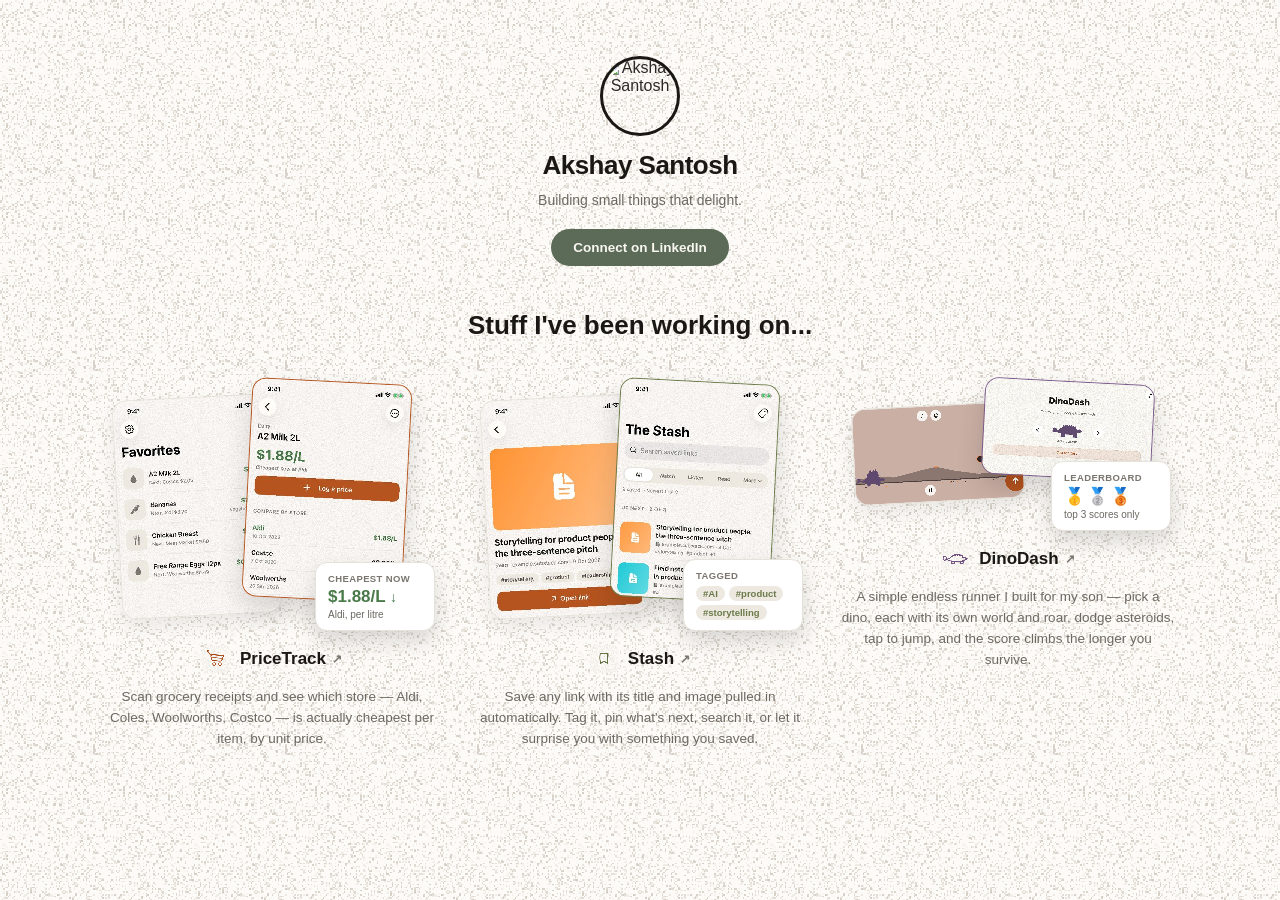
==== commit 67a75ae3: "Paper background with a visible grain, matching the apps Page tone is now #F8F6F1 with the same spec" ====
--- a/index.html
+++ b/index.html
@@ -18,7 +18,24 @@
   <meta name="twitter:image" content="https://akshaysantosh.github.io/assets/og-image.jpg" />
 
   <link rel="icon" type="image/png" href="assets/favicon.png" />
-  <link rel="stylesheet" href="style.css?v=14" />
+  <link rel="stylesheet" href="style.css?v=15" />
+  <script>
+    /* Paper grain: a 128px speckle tile (28% of pixels, alpha up to 25%, warm brown), drawn at 1.5x
+       and repeated. Same recipe as the apps' PaperBackground. Deterministic, no image file. */
+    (function () {
+      try {
+        var n = 128, c = document.createElement('canvas'); c.width = c.height = n;
+        var ctx = c.getContext('2d'), img = ctx.createImageData(n, n), s = 1234567;
+        var rnd = function () { s = (s * 1664525 + 1013904223) >>> 0; return s / 4294967296; };
+        for (var i = 0; i < n * n; i++) {
+          var a = rnd() < 0.28 ? 1 + Math.floor(rnd() * 64) : 0;
+          img.data[i * 4] = 90; img.data[i * 4 + 1] = 70; img.data[i * 4 + 2] = 45; img.data[i * 4 + 3] = a;
+        }
+        ctx.putImageData(img, 0, 0);
+        document.documentElement.style.setProperty('--paper-grain', 'url(' + c.toDataURL() + ')');
+      } catch (e) {}
+    })();
+  </script>
 </head>
 <body>
   <main>
--- a/style.css
+++ b/style.css
@@ -3,9 +3,10 @@
   --ink: #1a1815;
   --body-text: #2b2926;
   --text-secondary: #6b6862;
-  --text-muted: #8f8b84;
-  --text-faint: #96918a;
-  --bg-page: #f7f6f3;
+  --text-muted: #7a766f;
+  --bg-page: #f8f6f1;
+  /* The tone under the grain: lifted slightly so the speckles average out to --bg-page. */
+  --paper-base: #fdfbf7;
   --bg-card: #ffffff;
   --border-card: #e5e2da;
   --accent: #5c6b57;
@@ -29,8 +30,8 @@
     --body-text: #ece8e1;
     --text-secondary: #b8b3a8;
     --text-muted: #938d81;
-    --text-faint: #726d64;
     --bg-page: #1c1a17;
+    --paper-base: #1c1a17;
     --bg-card: #262320;
     --border-card: #3a352e;
     --accent: #8fae86;
@@ -44,14 +45,22 @@
   }
 }
 
+/* Dark mode: plain dark page, no paper grain. */
+@media (prefers-color-scheme: dark) {
+  :root:not([data-theme="light"]) body { background-image: none; }
+}
+
 * { box-sizing: border-box; }
 
 html { scroll-behavior: smooth; }
 
 body {
   margin: 0;
-  background-color: var(--bg-page);
-  background-image: var(--grain-page);
+  background-color: var(--paper-base);
+  /* --paper-grain is set by the small script in <head> (see below); without JS the old faint SVG noise is the fallback. */
+  background-image: var(--paper-grain, var(--grain-page));
+  background-size: 192px 192px;
+  image-rendering: pixelated;
   background-repeat: repeat;
   background-attachment: fixed;
   color: var(--body-text);
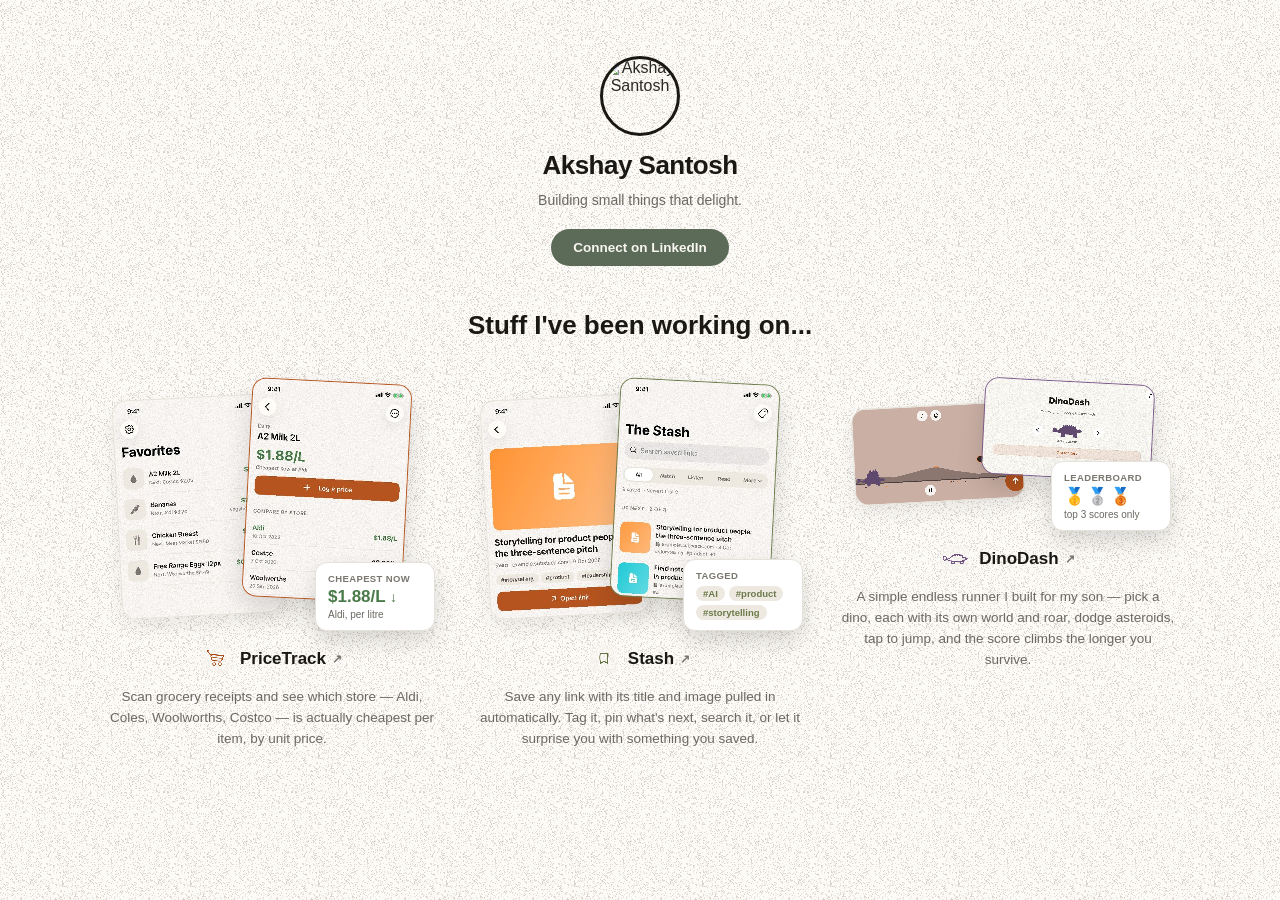
==== commit 0c2de2e9: "Size the paper grain by screen density so specks match the apps" ====
--- a/index.html
+++ b/index.html
@@ -18,7 +18,7 @@
   <meta name="twitter:image" content="https://akshaysantosh.github.io/assets/og-image.jpg" />
 
   <link rel="icon" type="image/png" href="assets/favicon.png" />
-  <link rel="stylesheet" href="style.css?v=15" />
+  <link rel="stylesheet" href="style.css?v=16" />
   <script>
     /* Paper grain: a 128px speckle tile (28% of pixels, alpha up to 25%, warm brown), drawn at 1.5x
        and repeated. Same recipe as the apps' PaperBackground. Deterministic, no image file. */
@@ -33,6 +33,9 @@
         }
         ctx.putImageData(img, 0, 0);
         document.documentElement.style.setProperty('--paper-grain', 'url(' + c.toDataURL() + ')');
+        /* Specks are 2 device pixels wide on dense (phone) screens, 1 on standard ones. */
+        var d = window.devicePixelRatio || 1;
+        document.documentElement.style.setProperty('--paper-size', (d >= 2 ? 256 / d : 128) + 'px');
       } catch (e) {}
     })();
   </script>
--- a/style.css
+++ b/style.css
@@ -59,7 +59,7 @@
   background-color: var(--paper-base);
   /* --paper-grain is set by the small script in <head> (see below); without JS the old faint SVG noise is the fallback. */
   background-image: var(--paper-grain, var(--grain-page));
-  background-size: 192px 192px;
+  background-size: var(--paper-size, 192px) var(--paper-size, 192px);
   image-rendering: pixelated;
   background-repeat: repeat;
   background-attachment: fixed;
